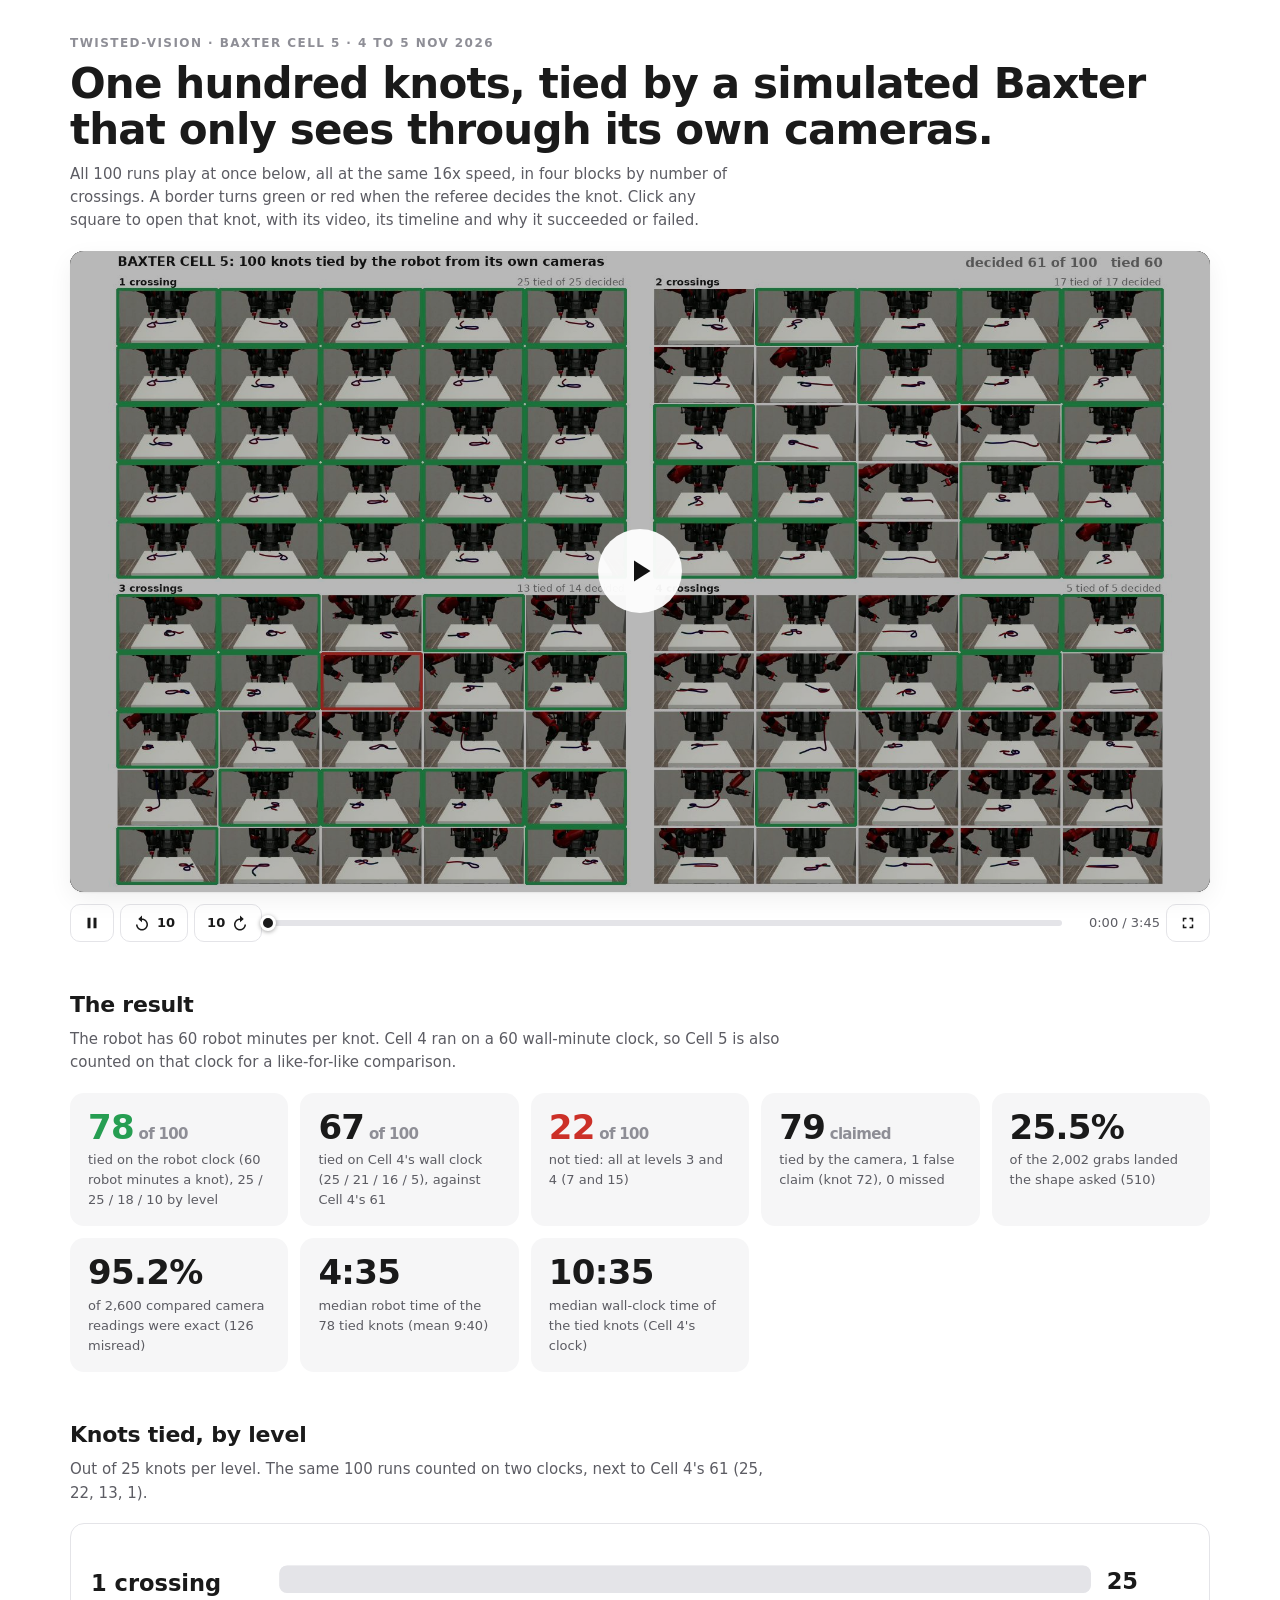
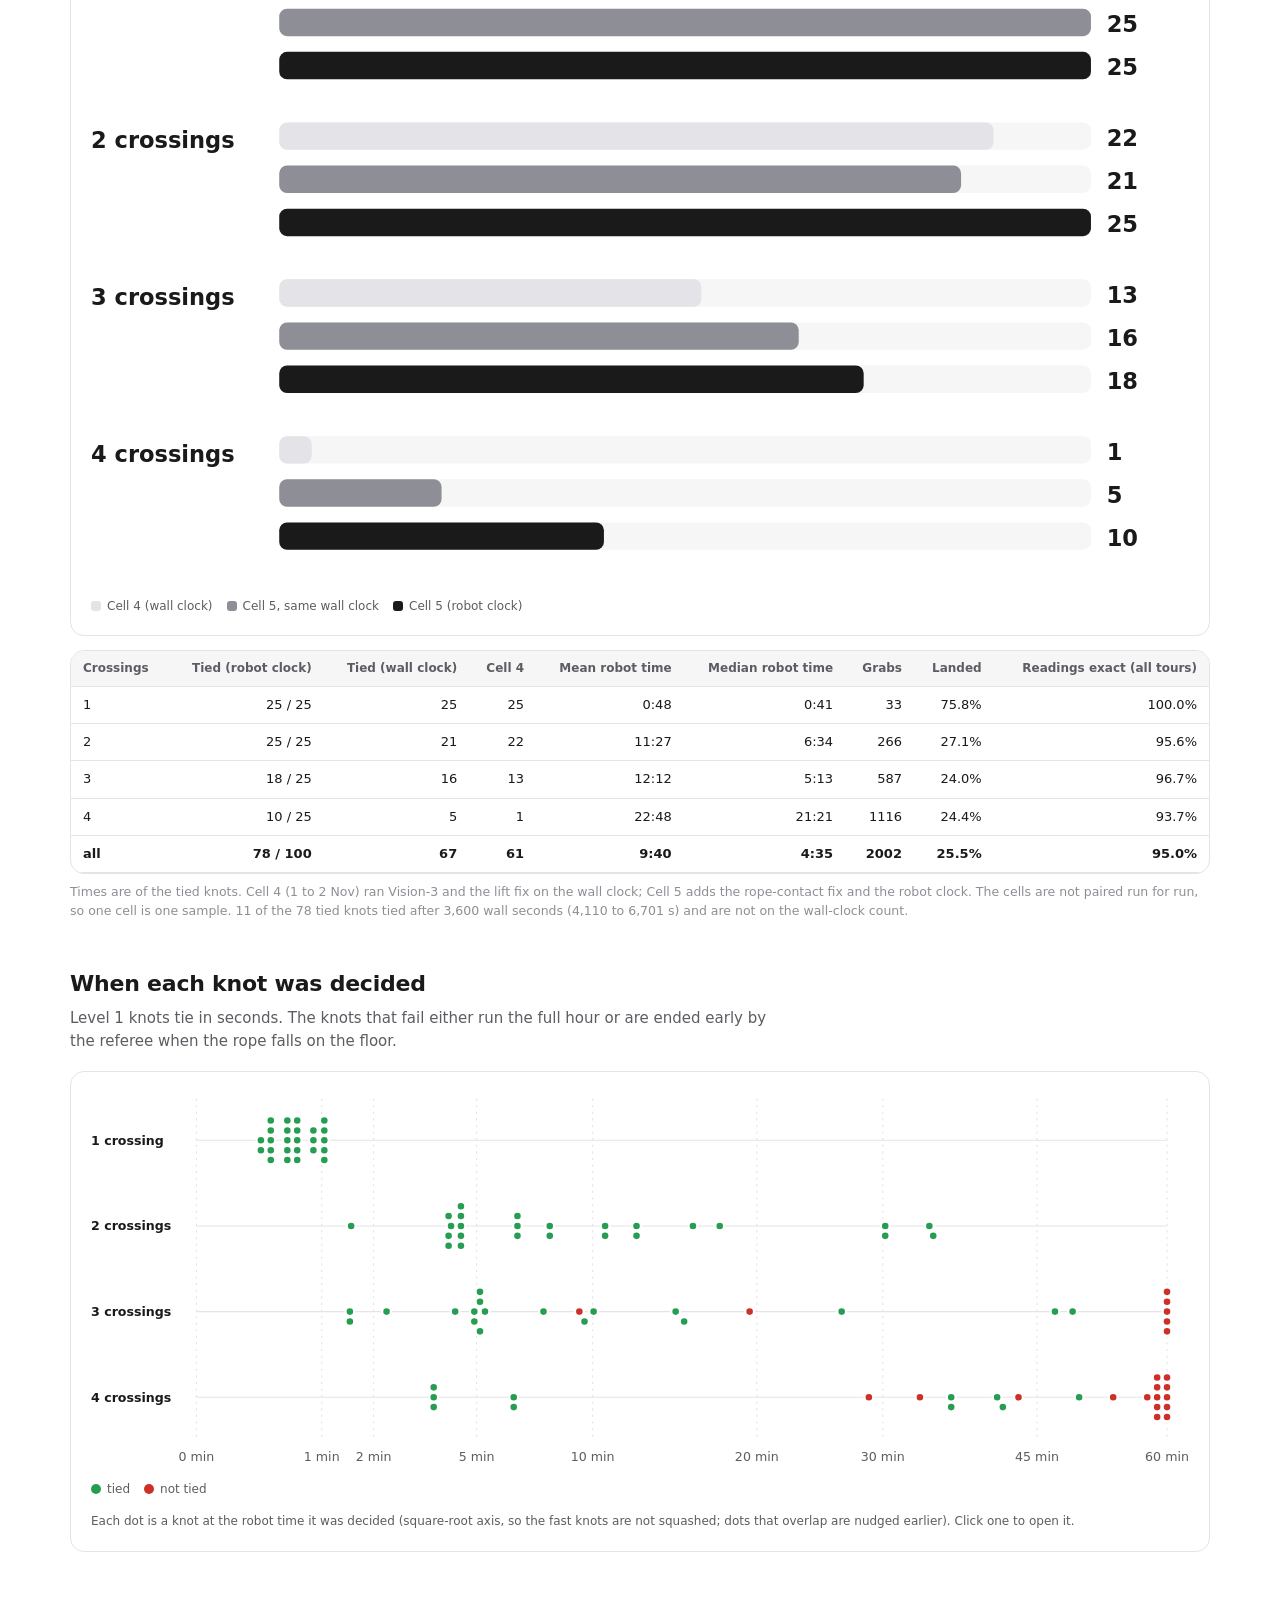
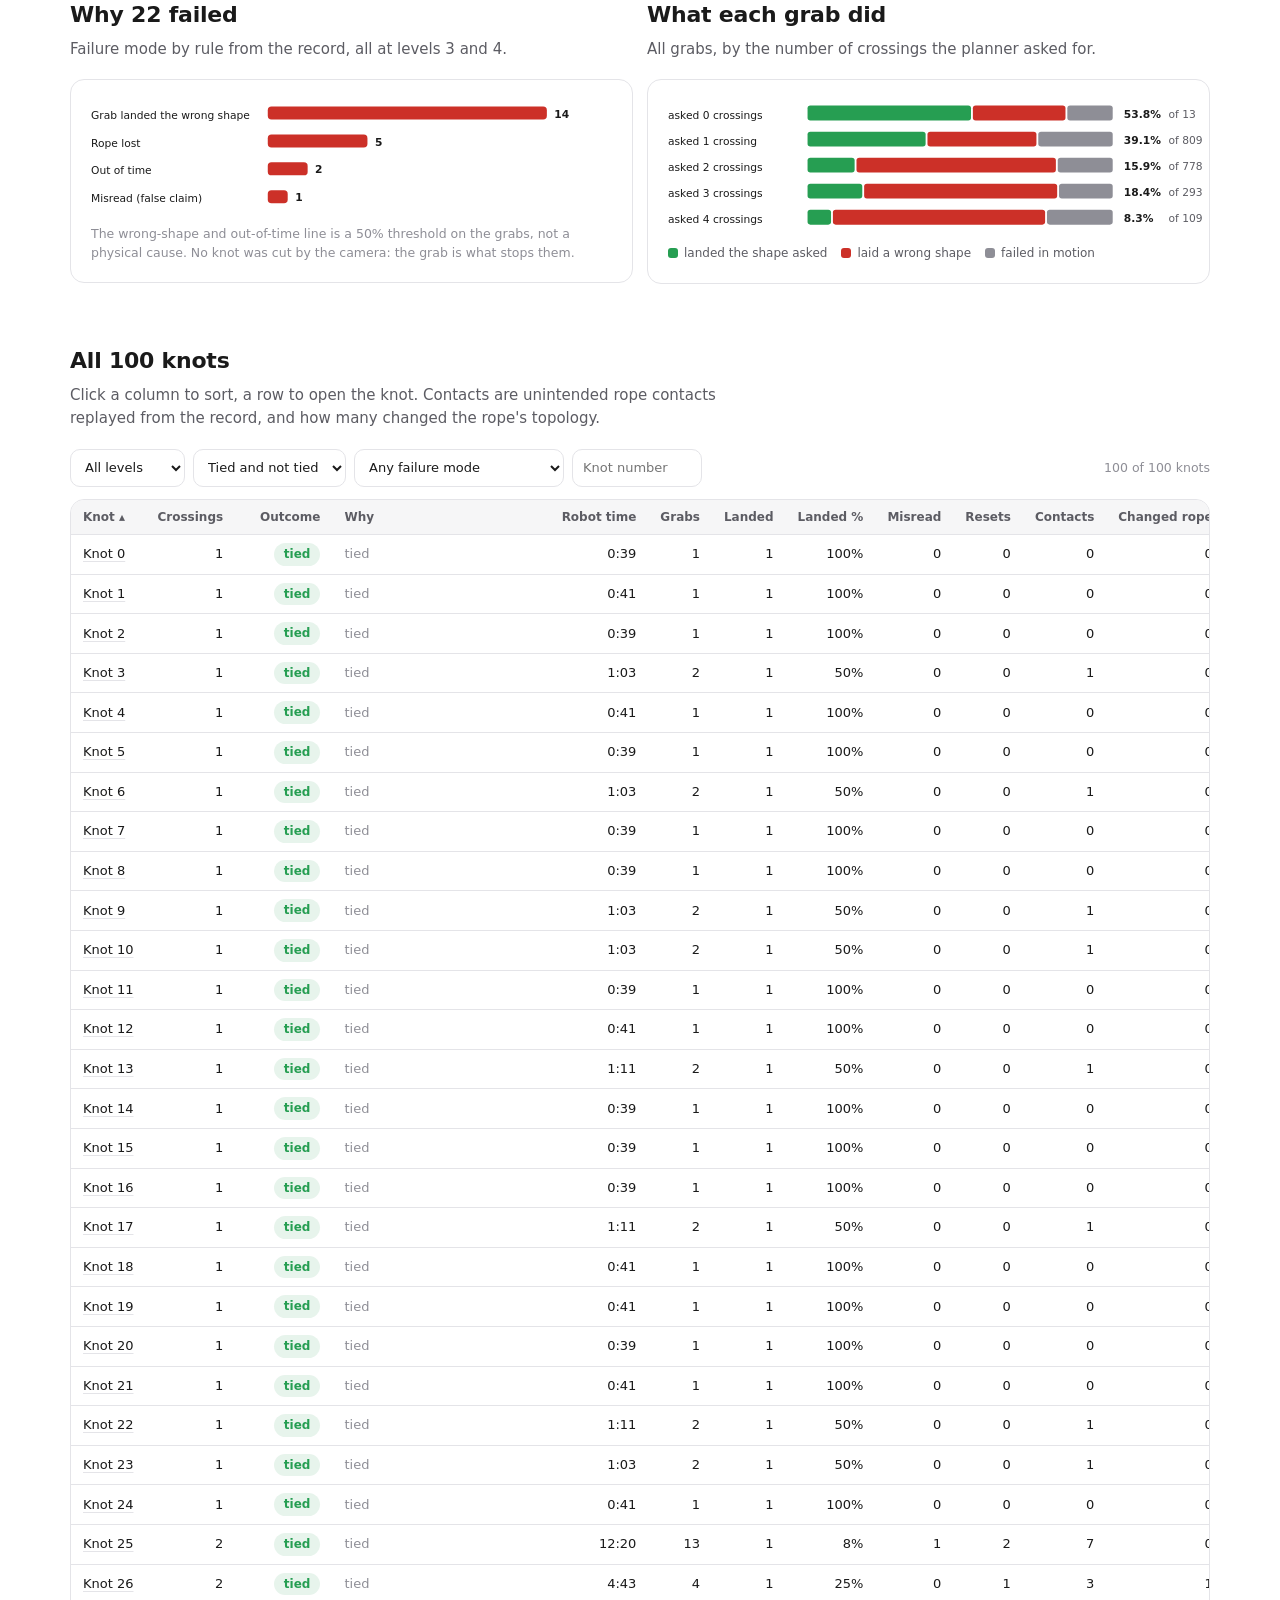
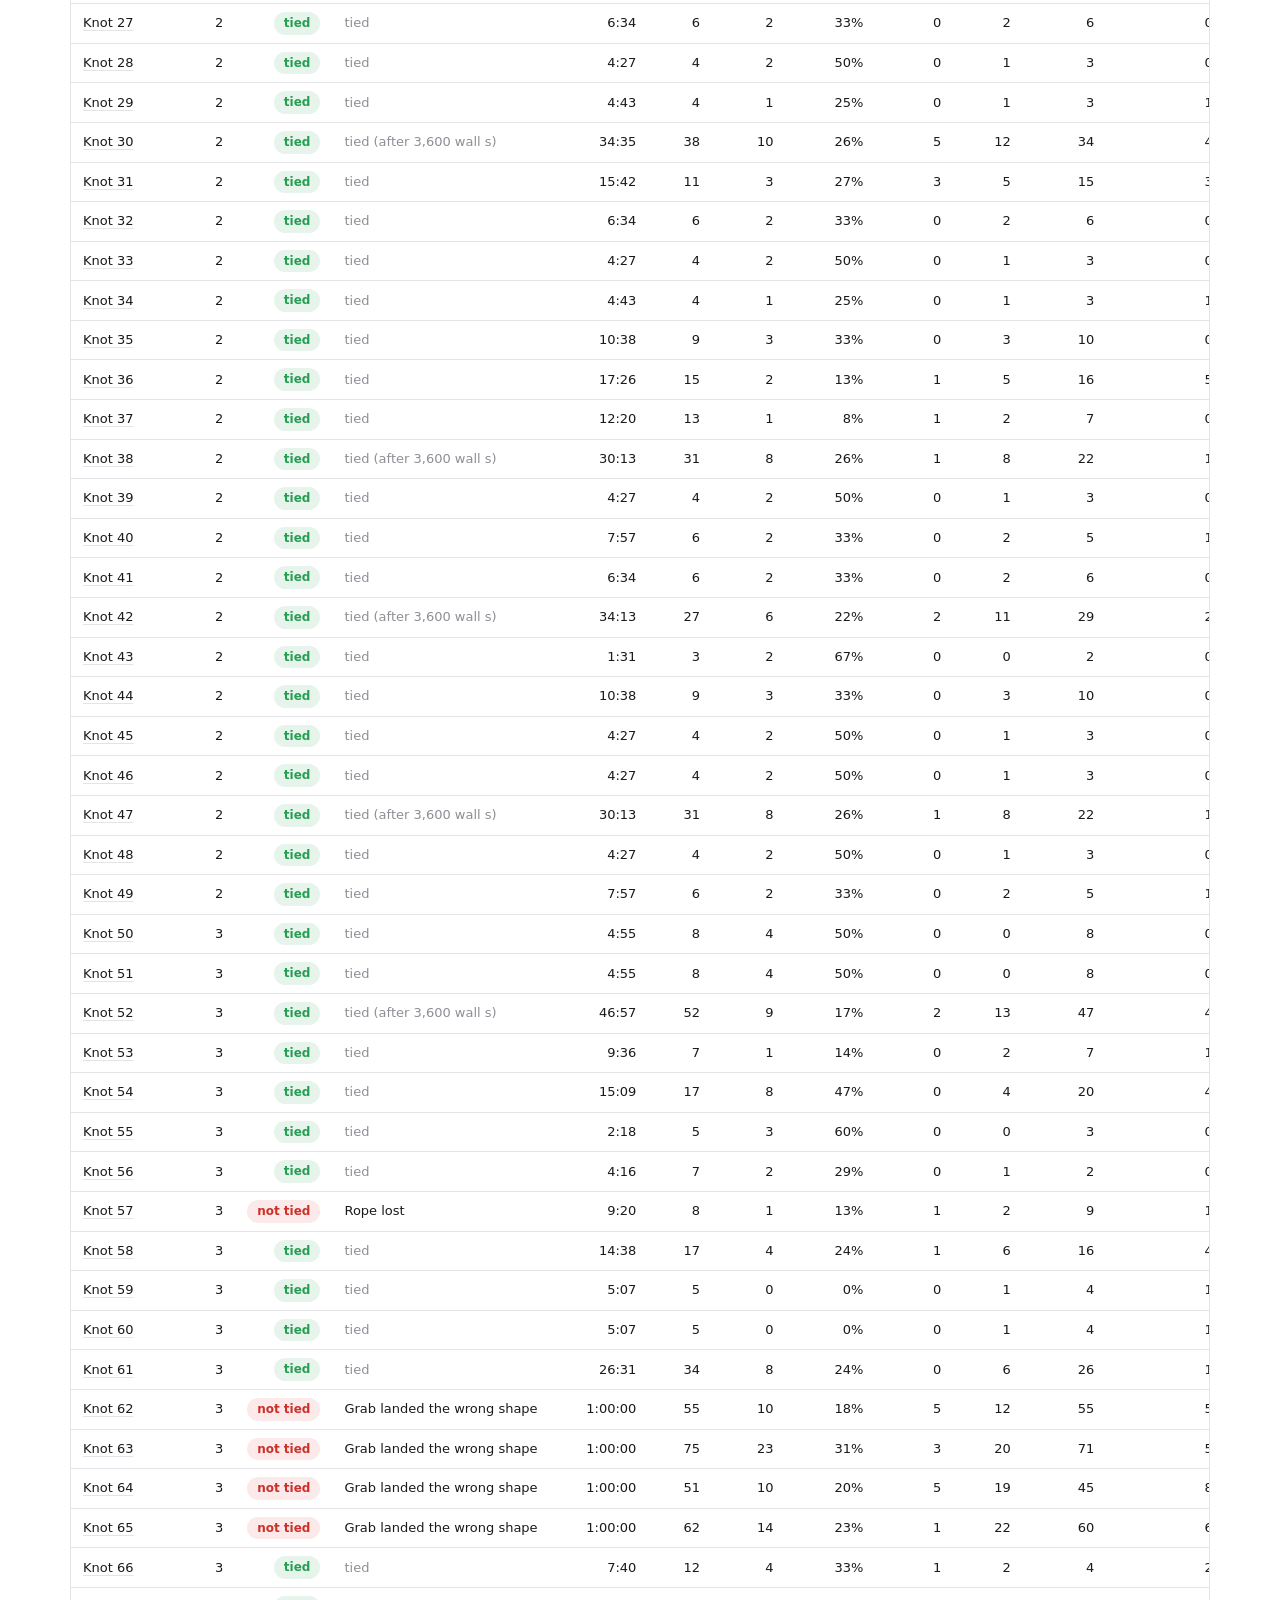
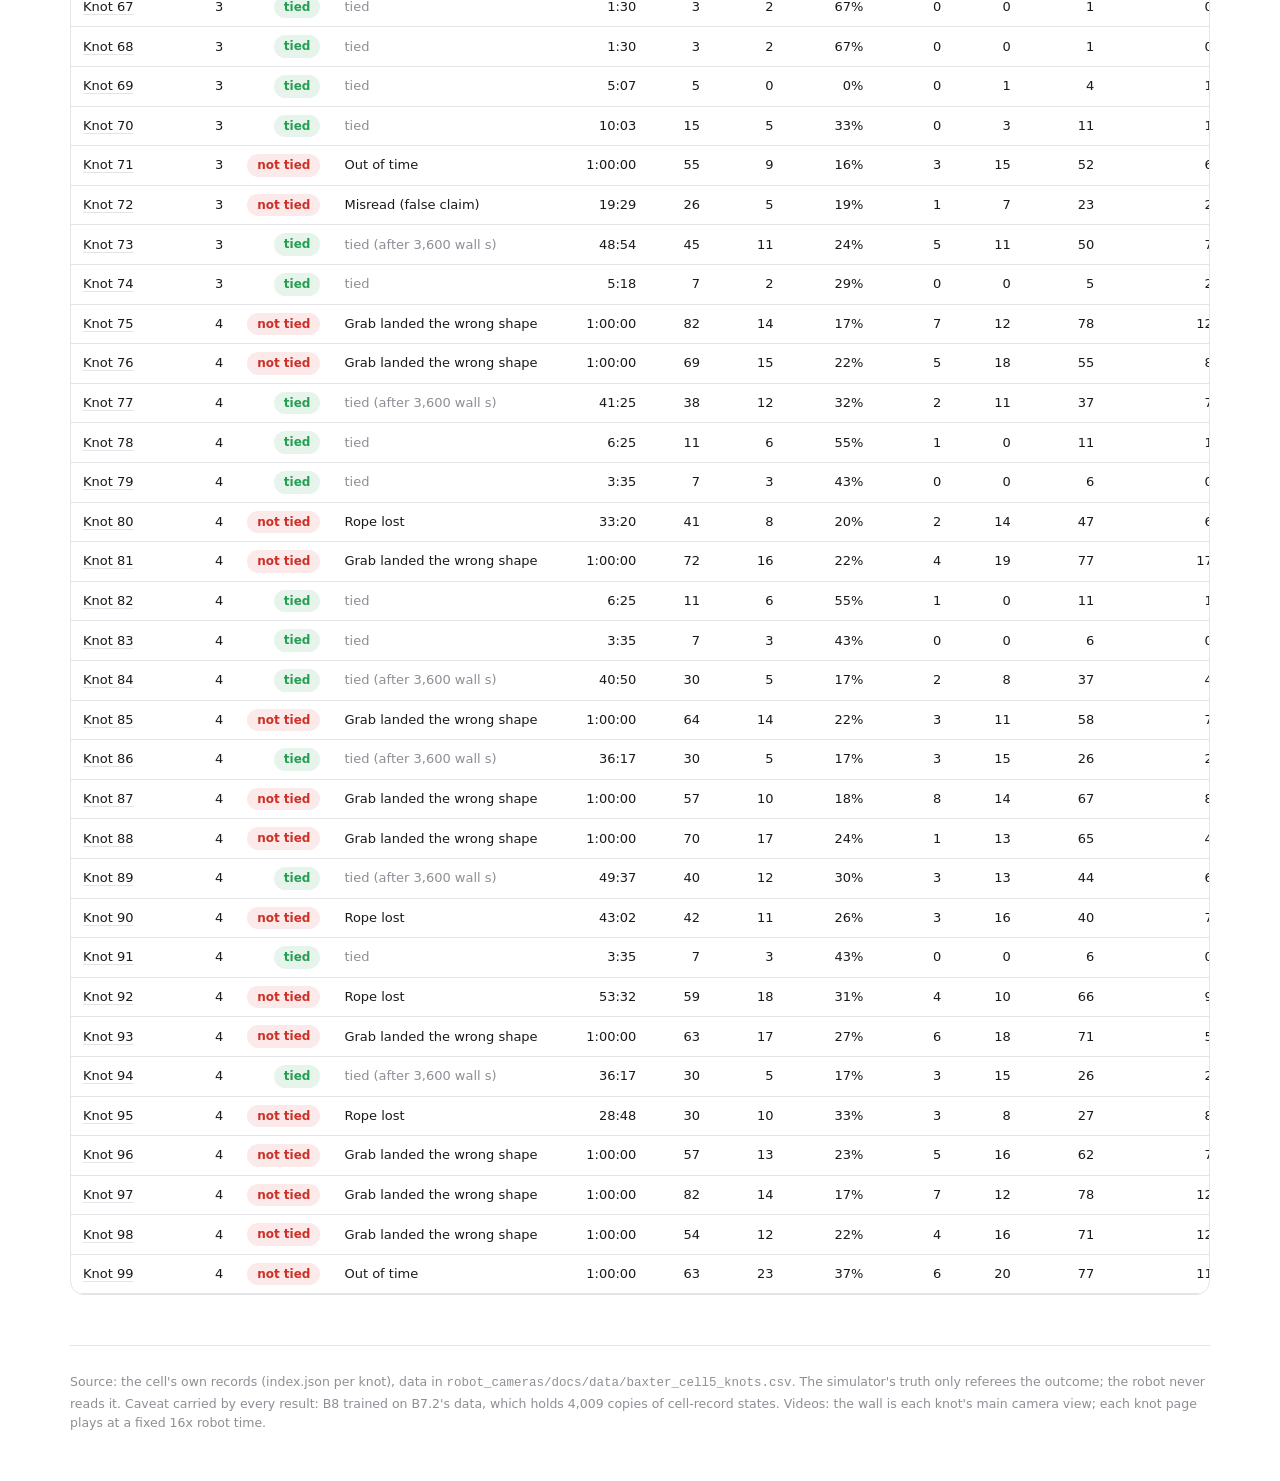
==== baxter_cell5_site/site/index.html @ d7f626be "Add knot tying progress site: deck and 100 knots page Co-Authored-By: Claude Fable 5.2 <noreply@anth" ====
<!DOCTYPE html>
<html lang="en"><head><meta charset="utf-8"><meta name="robots" content="noindex,nofollow"><meta name="viewport" content="width=device-width,initial-scale=1">
<title>Baxter Cell 5: 100 knots, tied by a robot from its own cameras</title>
<link rel="stylesheet" href="cell5.css"></head>
<body data-page="main">
<div class="wrap">
<header class="top">
 <div class="eyebrow">TWISTED-Vision &middot; Baxter Cell 5 &middot; 4 to 5 Nov 2026</div>
 <h1>One hundred knots, tied by a simulated Baxter that only sees through its own cameras.</h1>
 <p class="lede">All 100 runs play at once below, all at the same 16x speed, in four blocks by number of crossings. A border turns green or red when the referee decides the knot. Click any square to open that knot, with its video, its timeline and why it succeeded or failed.</p>
</header>
<div class="stage" id="stage"><video id="wall" autoplay muted playsinline preload="auto" src="" poster=""></video><div class="grid" id="grid"></div></div>

<section>
 <h2>The result</h2>
 <p class="sub">The robot has 60 robot minutes per knot. Cell 4 ran on a 60 wall-minute clock, so Cell 5 is also counted on that clock for a like-for-like comparison.</p>
 <div class="cards" id="cards"></div>
</section>

<section>
 <h2>Knots tied, by level</h2>
 <p class="sub">Out of 25 knots per level. The same 100 runs counted on two clocks, next to Cell 4's 61 (25, 22, 13, 1).</p>
 <div class="panel"><div id="c-levels"></div></div>
 <div class="tw"><table id="levtab"><thead><tr><th>Crossings</th><th>Tied (robot clock)</th><th>Tied (wall clock)</th><th>Cell 4</th><th>Mean robot time</th><th>Median robot time</th><th>Grabs</th><th>Landed</th><th>Readings exact (all tours)</th></tr></thead><tbody></tbody></table></div>
 <p class="note">Times are of the tied knots. Cell 4 (1 to 2 Nov) ran Vision-3 and the lift fix on the wall clock; Cell 5 adds the rope-contact fix and the robot clock. The cells are not paired run for run, so one cell is one sample. 11 of the 78 tied knots tied after 3,600 wall seconds (4,110 to 6,701 s) and are not on the wall-clock count.</p>
</section>

<section>
 <h2>When each knot was decided</h2>
 <p class="sub">Level 1 knots tie in seconds. The knots that fail either run the full hour or are ended early by the referee when the rope falls on the floor.</p>
 <div class="panel"><div id="c-when"></div></div>
</section>

<section class="two" style="display:grid">
 <div><h2>Why 22 failed</h2><p class="sub">Failure mode by rule from the record, all at levels 3 and 4.</p><div class="panel"><div id="c-modes"></div><p class="note">The wrong-shape and out-of-time line is a 50% threshold on the grabs, not a physical cause. No knot was cut by the camera: the grab is what stops them.</p></div></div>
 <div><h2>What each grab did</h2><p class="sub">All grabs, by the number of crossings the planner asked for.</p><div class="panel"><div id="c-grabs"></div></div></div>
</section>

<section>
 <h2>All 100 knots</h2>
 <p class="sub">Click a column to sort, a row to open the knot. Contacts are unintended rope contacts replayed from the record, and how many changed the rope's topology.</p>
 <div class="filters">
  <select id="f-level"><option value="">All levels</option><option value="1">1 crossing</option><option value="2">2 crossings</option><option value="3">3 crossings</option><option value="4">4 crossings</option></select>
  <select id="f-out"><option value="">Tied and not tied</option><option value="tied">Tied</option><option value="failed">Not tied</option></select>
  <select id="f-mode"><option value="">Any failure mode</option><option value="grab landed wrong shape">Grab landed wrong shape</option><option value="rope lost">Rope lost</option><option value="out of time">Out of time</option><option value="misread">Misread</option></select>
  <input id="f-q" placeholder="Knot number" inputmode="numeric" style="width:130px"><span class="note" id="kcount" style="margin:0 0 0 auto"></span>
 </div>
 <div class="tw"><table id="kt"><thead><tr></tr></thead><tbody></tbody></table></div>
</section>
<footer>Source: the cell's own records (index.json per knot), data in <code>robot_cameras/docs/data/baxter_cell5_knots.csv</code>. The simulator's truth only referees the outcome; the robot never reads it. Caveat carried by every result: B8 trained on B7.2's data, which holds 4,009 copies of cell-record states. Videos: the wall is each knot's main camera view; each knot page plays at a fixed 16x robot time.</footer>
</div>
<script src="data.js"></script><script src="cell5.js"></script>
<script>var v=document.getElementById("wall");v.src=window.C5MEDIA+"wall.mp4";v.poster=window.C5MEDIA+"wall_poster.jpg";</script>
</body></html>
---- baxter_cell5_site/site/cell5.css ----
:root{--bg:#fff;--bg2:#f6f6f7;--ink:#1a1a1a;--ink2:#5c5c63;--ink3:#8e8e96;--line:#e4e4e8;--green:#269e52;--red:#cc3028;--gsoft:#e7f4ec;--rsoft:#fbeae9;--accent:#1a1a1a;--shadow:0 1px 2px rgba(0,0,0,.06),0 8px 24px rgba(0,0,0,.06);--r:14px}
@media(prefers-color-scheme:dark){:root{--bg:#121214;--bg2:#1b1b1f;--ink:#f1f1f3;--ink2:#b0b0b8;--ink3:#7d7d86;--line:#2c2c33;--green:#3cbf6f;--red:#ec5a50;--gsoft:#16291e;--rsoft:#2c1816;--accent:#f1f1f3;--shadow:0 1px 2px rgba(0,0,0,.5),0 8px 24px rgba(0,0,0,.4)}}
*{box-sizing:border-box}html{scroll-behavior:smooth}
body{margin:0;background:var(--bg);color:var(--ink);font:15px/1.55 "DejaVu Sans",system-ui,-apple-system,"Segoe UI",Roboto,sans-serif;-webkit-font-smoothing:antialiased}
a{color:inherit;text-decoration:none}
.wrap{max-width:1180px;margin:0 auto;padding:0 20px}
header.top{padding:34px 0 18px}
.eyebrow{font-size:12px;letter-spacing:.12em;text-transform:uppercase;color:var(--ink3);font-weight:700}
h1{font-size:clamp(26px,4.4vw,42px);line-height:1.1;margin:8px 0 10px;letter-spacing:-.02em}
h2{font-size:22px;margin:0 0 6px;letter-spacing:-.01em}
h3{font-size:14px;margin:0 0 10px;color:var(--ink2);font-weight:700;letter-spacing:.02em}
.lede{color:var(--ink2);max-width:70ch;margin:0}
section{margin:46px 0}
.sub{color:var(--ink2);margin:0 0 18px;max-width:75ch}
.crumbs{font-size:13px;color:var(--ink2);display:flex;gap:10px;align-items:center;flex-wrap:wrap}
.crumbs a:hover{color:var(--ink);text-decoration:underline}
/* player */
.stage{position:relative;background:#000;border-radius:var(--r);overflow:hidden;box-shadow:var(--shadow);aspect-ratio:16/9}
.stage video{width:100%;height:100%;display:block;background:#000;object-fit:contain}
.stage.knotv{aspect-ratio:16/9;max-width:960px;margin:0 auto}
.grid{position:absolute;inset:0}
.grid a{position:absolute;border-radius:2px;transition:box-shadow .15s,background .15s}
.grid a:hover,.grid a:focus-visible{box-shadow:0 0 0 2px #fff,0 0 0 4px var(--ink);background:rgba(255,255,255,.14);z-index:3;outline:none}
.tip{position:fixed;z-index:50;pointer-events:none;background:var(--bg);color:var(--ink);border:1px solid var(--line);box-shadow:var(--shadow);border-radius:10px;padding:9px 12px;font-size:13px;line-height:1.4;opacity:0;transform:translateY(4px);transition:opacity .12s,transform .12s;max-width:260px}
.tip.on{opacity:1;transform:none}
.tip b{font-size:14px}
.dot{display:inline-block;width:9px;height:9px;border-radius:50%;margin-right:6px;vertical-align:baseline}
.dot.g{background:var(--green)}.dot.r{background:var(--red)}
.ctl{display:flex;align-items:center;gap:6px;flex-wrap:wrap;margin:12px auto 0;max-width:960px}
.ctl.wide{max-width:none}
.btn{appearance:none;border:1px solid var(--line);background:var(--bg);color:var(--ink);height:38px;min-width:38px;padding:0 12px;border-radius:10px;font:inherit;font-size:13px;font-weight:600;cursor:pointer;display:inline-flex;align-items:center;justify-content:center;gap:6px;transition:background .15s,border-color .15s,transform .1s}
.btn:hover{background:var(--bg2);border-color:var(--ink3)}.btn:active{transform:scale(.96)}
.btn.on{background:var(--ink);color:var(--bg);border-color:var(--ink)}
.btn svg{width:18px;height:18px;fill:currentColor}
.btn.replay{display:none}.ended .btn.replay{display:inline-flex}
.time{font-variant-numeric:tabular-nums;font-size:13px;color:var(--ink2);min-width:92px;text-align:right}
.bar{position:relative;flex:1 1 220px;height:38px;cursor:pointer;touch-action:none;min-width:160px}
.bar .rail{position:absolute;left:0;right:0;top:50%;height:6px;margin-top:-3px;background:var(--line);border-radius:3px;transition:height .12s,margin .12s}
.bar:hover .rail,.bar.drag .rail{height:8px;margin-top:-4px}
.bar .fill{position:absolute;left:0;top:50%;height:6px;margin-top:-3px;background:var(--ink);border-radius:3px;width:0;transition:height .12s,margin .12s}
.bar:hover .fill,.bar.drag .fill{height:8px;margin-top:-4px}
.bar .thumb{position:absolute;top:50%;width:16px;height:16px;margin:-8px 0 0 -8px;background:var(--ink);border:3px solid var(--bg);border-radius:50%;box-shadow:0 1px 4px rgba(0,0,0,.35);left:0;transition:transform .12s}
.bar.drag .thumb{transform:scale(1.25)}
.mk{position:absolute;transform:translate(-50%,-50%);cursor:pointer;z-index:2}
.mk.grab{top:20%;width:4px;height:12px;border-radius:2px;background:var(--green)}
.mk.grab.bad{background:var(--red)}
.mk.reading{top:50%;width:5px;height:5px;border-radius:50%;background:var(--ink3);opacity:.7}
.mk.reading.bad{background:var(--red);opacity:1;width:7px;height:7px}
.mk.reset{top:80%;width:8px;height:8px;background:var(--ink2);transform:translate(-50%,-50%) rotate(45deg)}
.mk.decision{top:50%;width:4px;height:26px;border-radius:2px;background:var(--green)}
.mk.decision.bad{background:var(--red)}
.mk:hover{filter:brightness(1.25);outline:2px solid var(--ink);outline-offset:2px}
.speeds{display:inline-flex;gap:4px;margin-left:auto}
.legend{display:flex;gap:16px;flex-wrap:wrap;font-size:12px;color:var(--ink2);margin:6px auto 0;max-width:960px}
.legend i{display:inline-block;vertical-align:middle;margin-right:5px}
.legend .g{width:4px;height:12px;background:var(--green);border-radius:2px}.legend .r{width:4px;height:12px;background:var(--red);border-radius:2px}
.legend .rd{width:6px;height:6px;background:var(--ink3);border-radius:50%}.legend .rs{width:8px;height:8px;background:var(--ink2);transform:rotate(45deg)}
.bigplay{position:absolute;inset:0;display:none;align-items:center;justify-content:center;background:rgba(0,0,0,.28);border:0;cursor:pointer;color:#fff}
.bigplay span{width:84px;height:84px;border-radius:50%;background:rgba(255,255,255,.95);display:flex;align-items:center;justify-content:center;transition:transform .15s;color:#111}
.bigplay:hover span{transform:scale(1.08)}.bigplay svg{width:36px;height:36px;fill:currentColor}
.show-big .bigplay{display:flex}
/* cards */
.cards{display:grid;grid-template-columns:repeat(auto-fit,minmax(190px,1fr));gap:12px}
.card{background:var(--bg2);border-radius:var(--r);padding:16px 18px;transition:transform .2s,box-shadow .2s}
.card:hover{transform:translateY(-2px);box-shadow:var(--shadow)}
.card .n{font-size:34px;font-weight:700;letter-spacing:-.02em;line-height:1.1}
.card .n small{font-size:15px;color:var(--ink3);font-weight:600}
.card .l{font-size:13px;color:var(--ink2);margin-top:4px}
.card.g .n{color:var(--green)}.card.r .n{color:var(--red)}
.panel{background:var(--bg);border:1px solid var(--line);border-radius:var(--r);padding:20px;margin-bottom:14px}
.two{display:grid;grid-template-columns:1fr 1fr;gap:14px}
@media(max-width:860px){.two{grid-template-columns:1fr}}
.note{font-size:12.5px;color:var(--ink3);margin:8px 0 0}
svg.chart{width:100%;height:auto;display:block;overflow:visible}
svg.chart text{fill:var(--ink2);font:11.5px "DejaVu Sans",system-ui,sans-serif}
svg.chart .ax{stroke:var(--line);stroke-width:1}
svg.chart .gl{stroke:var(--line);stroke-width:1;stroke-dasharray:2 4}
svg.chart text.v{fill:var(--ink);font-weight:700}
svg.chart rect.b{transition:opacity .15s}
svg.chart g.hov:hover rect.b,svg.chart circle.pt:hover{opacity:.78}
.leg{display:flex;gap:14px;font-size:12px;color:var(--ink2);margin-top:10px;flex-wrap:wrap}
.leg i{display:inline-block;width:10px;height:10px;border-radius:3px;margin-right:6px;vertical-align:-1px}
/* table */
.filters{display:flex;gap:8px;flex-wrap:wrap;margin-bottom:12px;align-items:center}
.filters select,.filters input{height:38px;border:1px solid var(--line);background:var(--bg);color:var(--ink);border-radius:10px;padding:0 10px;font:inherit;font-size:13px}
.tw{overflow-x:auto;border:1px solid var(--line);border-radius:var(--r)}
table{border-collapse:collapse;width:100%;font-size:13px}
th,td{padding:8px 12px;text-align:right;white-space:nowrap;border-bottom:1px solid var(--line)}
th:first-child,td:first-child,th.l,td.l{text-align:left}
th{position:sticky;top:0;background:var(--bg2);cursor:pointer;user-select:none;font-size:12px;color:var(--ink2);font-weight:700}
th:hover{color:var(--ink)}th.sorted::after{content:" \25B4"}th.sorted.desc::after{content:" \25BE"}
tbody tr{transition:background .12s}tbody tr:hover{background:var(--bg2)}
tbody tr.act{background:var(--bg2);box-shadow:inset 3px 0 0 var(--ink)}
td.num{font-variant-numeric:tabular-nums}
.pill{display:inline-block;border-radius:99px;padding:2px 10px;font-size:12px;font-weight:700}
.pill.g{background:var(--gsoft);color:var(--green)}.pill.r{background:var(--rsoft);color:var(--red)}.pill.n{background:var(--bg2);color:var(--ink2)}
tr.click{cursor:pointer}
a.lk{text-decoration:underline;text-decoration-color:var(--line);text-underline-offset:3px}a.lk:hover{text-decoration-color:var(--ink)}
.why{border-radius:var(--r);padding:20px 22px;font-size:17px;line-height:1.55}
.why.g{background:var(--gsoft)}.why.r{background:var(--rsoft)}
.why b.h{display:block;font-size:12px;letter-spacing:.1em;text-transform:uppercase;margin-bottom:6px}
.why.g b.h{color:var(--green)}.why.r b.h{color:var(--red)}
.facts{display:grid;grid-template-columns:repeat(auto-fit,minmax(150px,1fr));gap:10px}
.fact{padding:12px 14px;border:1px solid var(--line);border-radius:12px}
.fact .n{font-size:22px;font-weight:700;font-variant-numeric:tabular-nums}.fact .l{font-size:12px;color:var(--ink2)}
.tok{display:inline-block;border:1px solid var(--line);border-radius:8px;padding:2px 8px;margin:2px 4px 2px 0;font-family:"DejaVu Sans Mono",monospace;font-size:13px;background:var(--bg2)}
.strip{display:flex;gap:3px;flex-wrap:wrap}
.strip a{width:16px;height:16px;border-radius:4px;background:var(--green);transition:transform .12s}
.strip a.w{background:var(--red)}.strip a.m{background:transparent;box-shadow:inset 0 0 0 2px var(--red)}
.strip a:hover{transform:scale(1.35)}
.pn{display:flex;justify-content:space-between;gap:10px;margin:26px 0 0}
footer{border-top:1px solid var(--line);padding:26px 0 50px;color:var(--ink3);font-size:12.5px;margin-top:50px}
@media(max-width:620px){.btn{height:42px;min-width:42px}.card .n{font-size:28px}.time{min-width:70px;font-size:12px}.speeds{margin-left:0}.why{font-size:15.5px}}
@media(prefers-reduced-motion:reduce){*{transition:none!important;scroll-behavior:auto!important}}
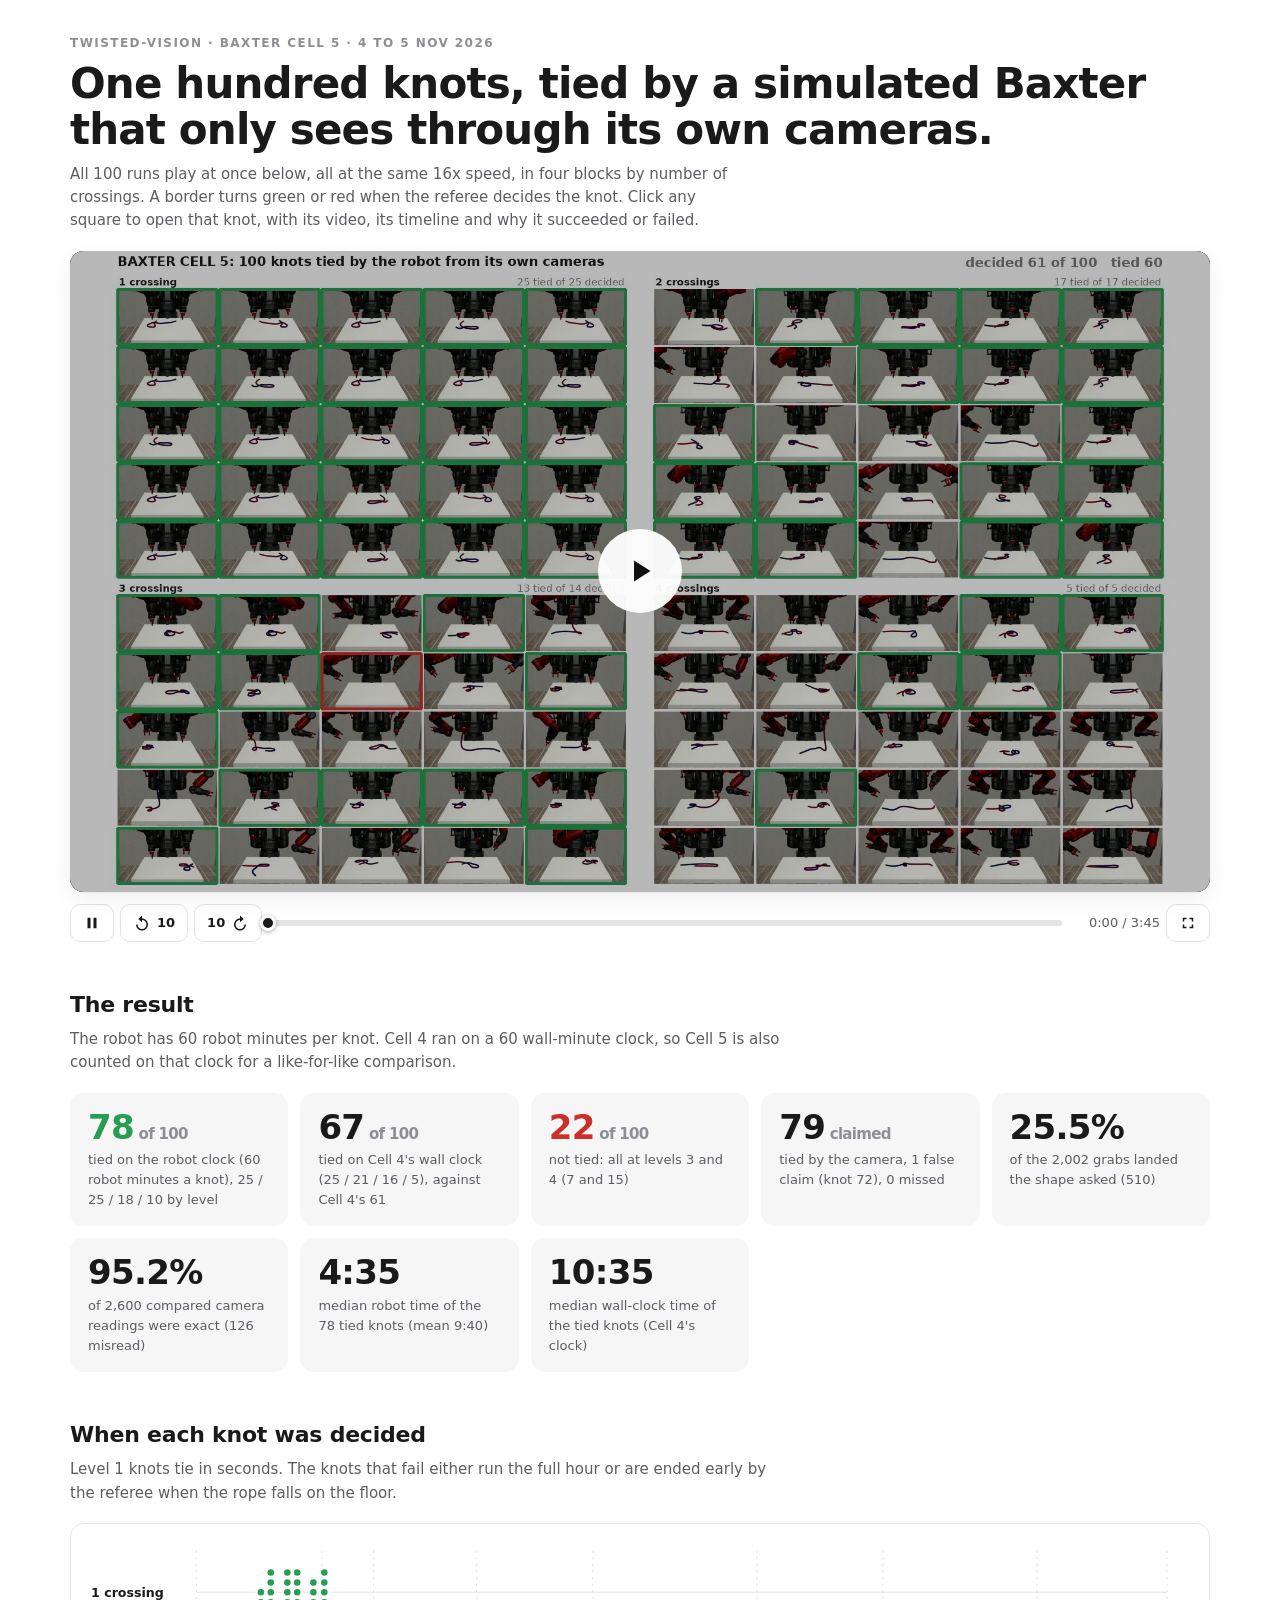
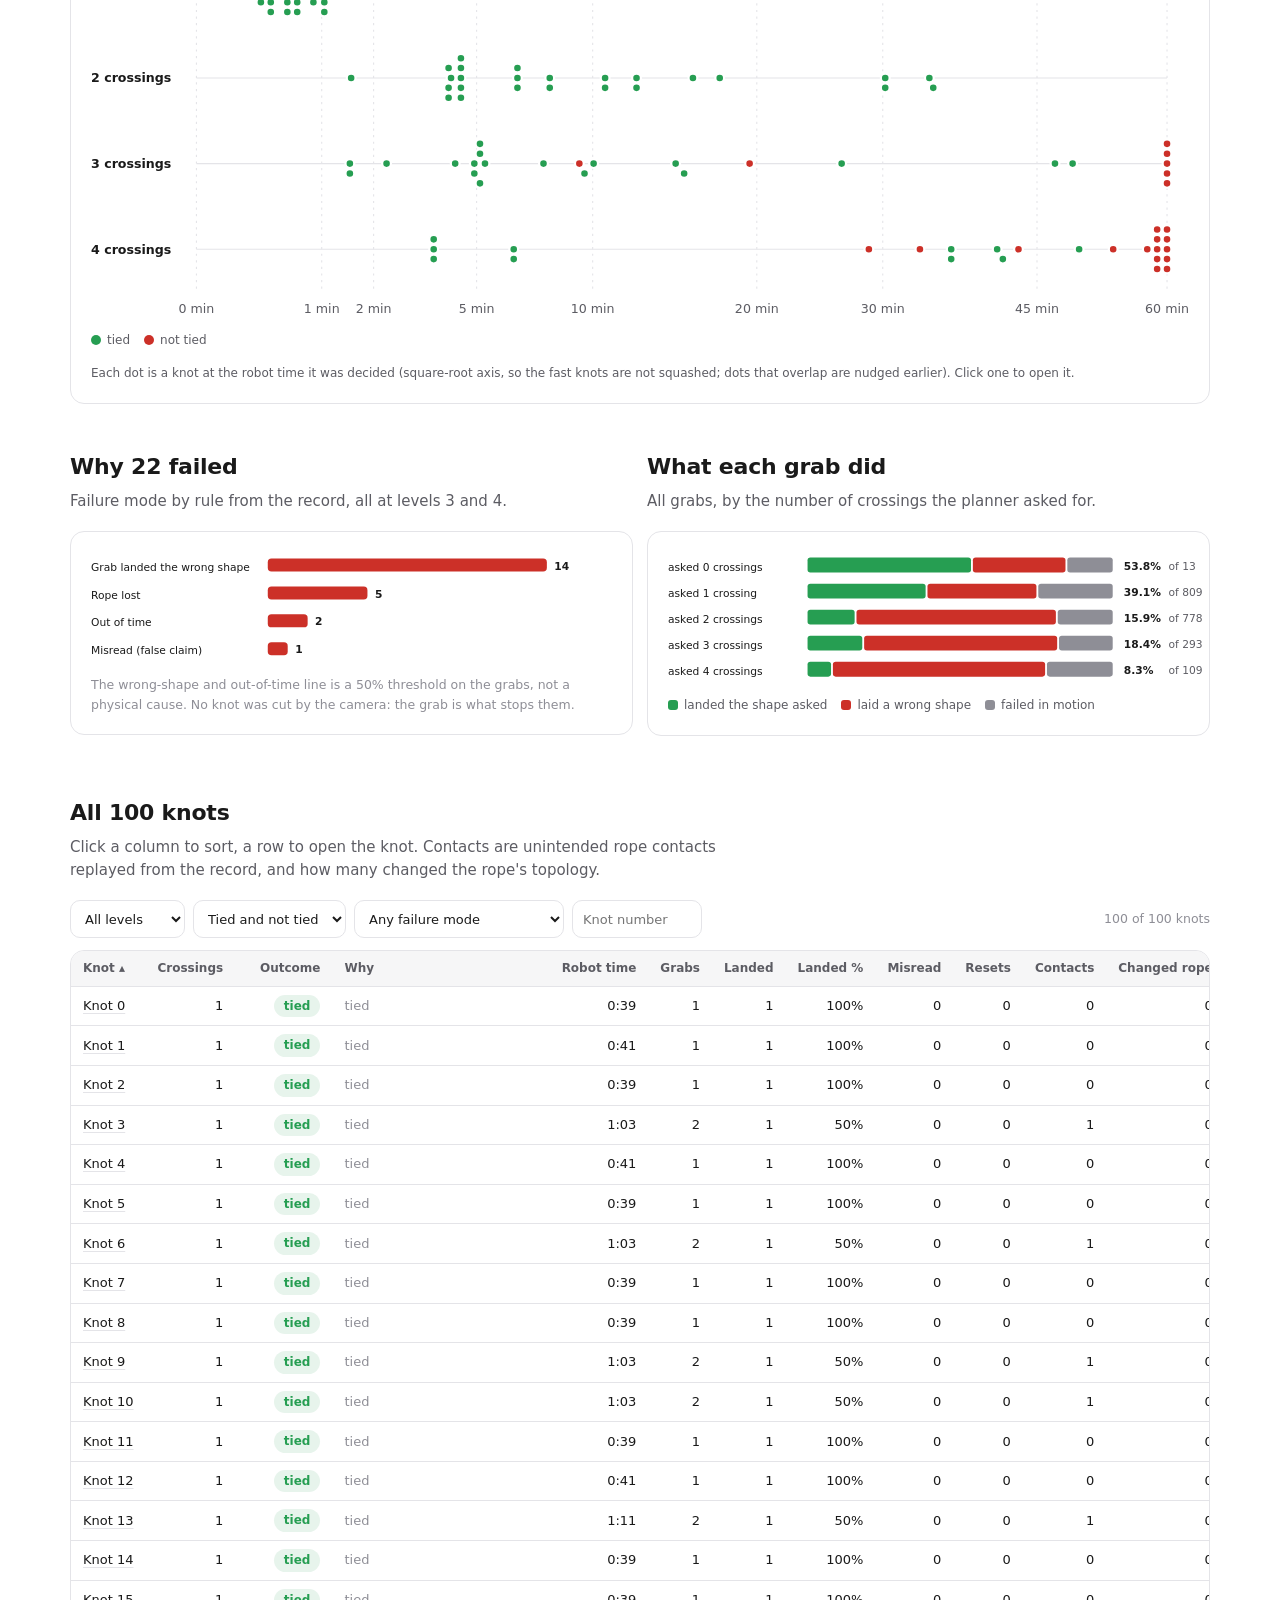
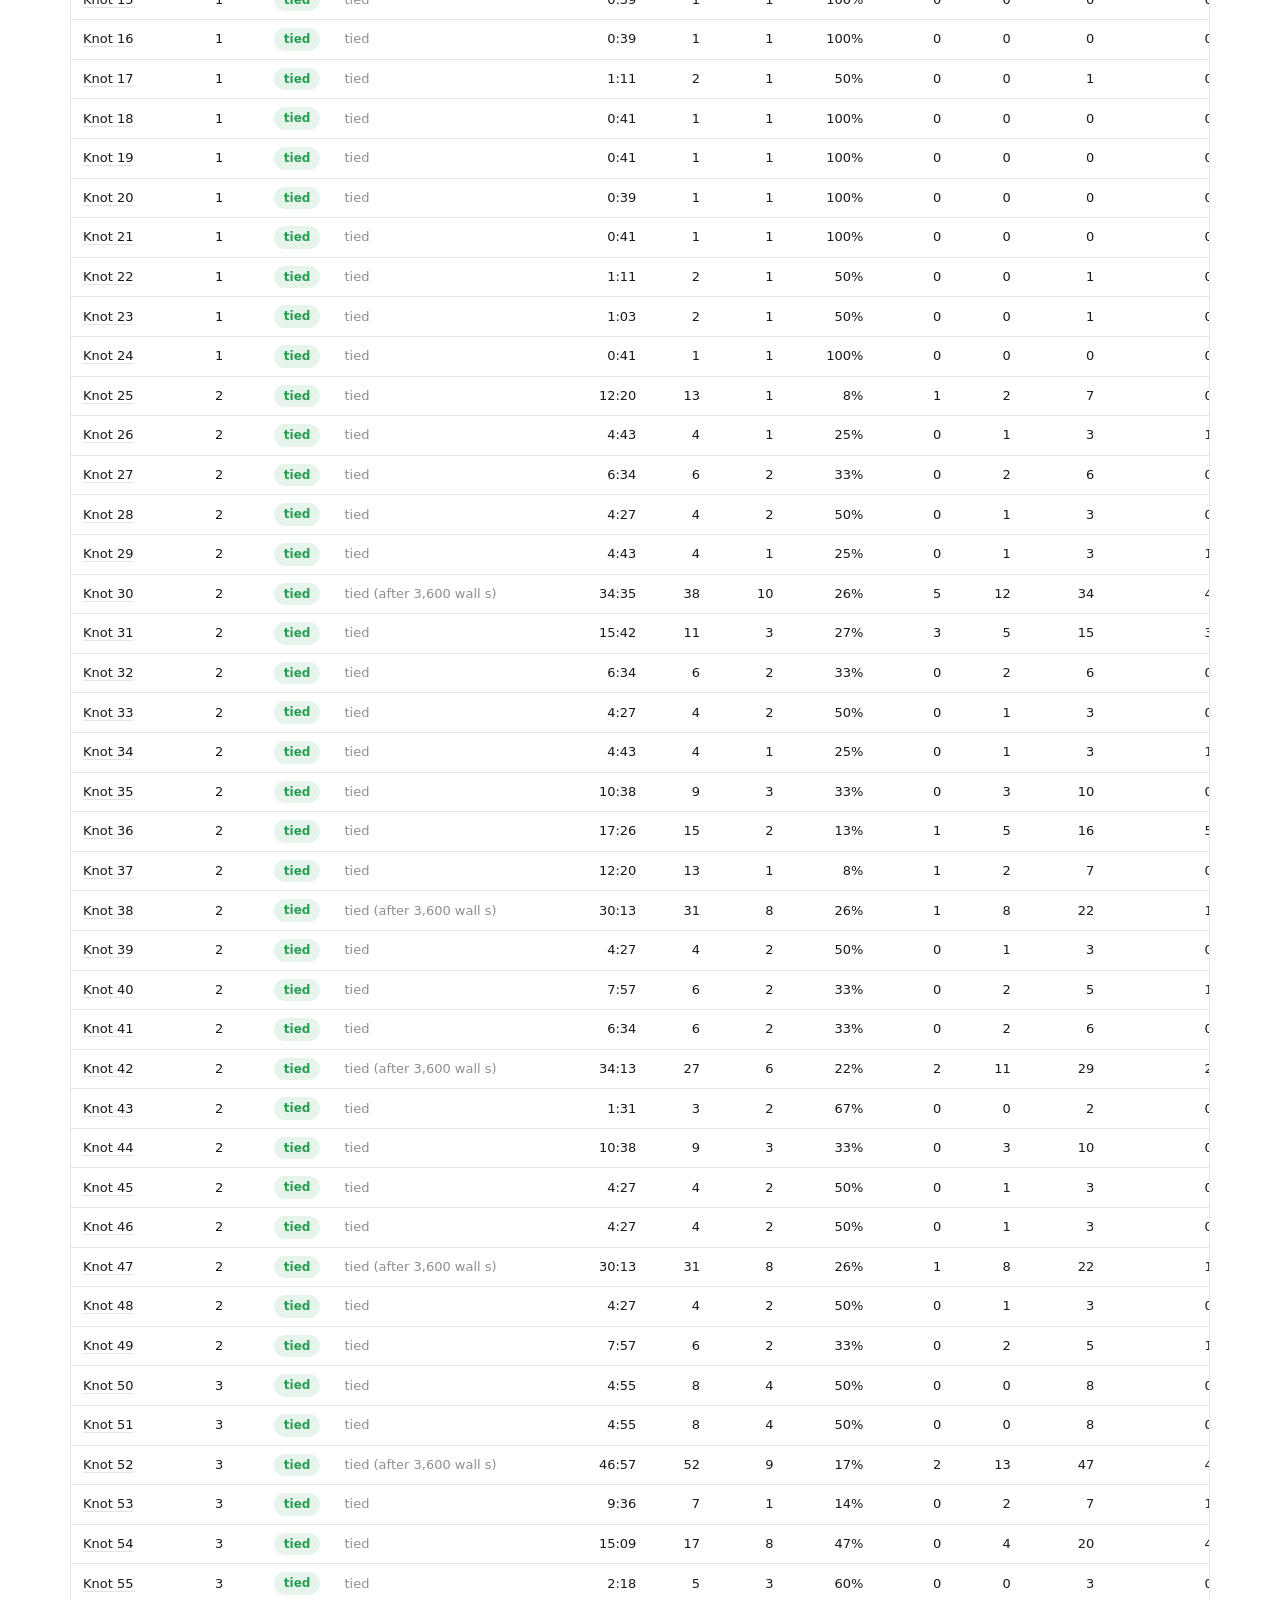
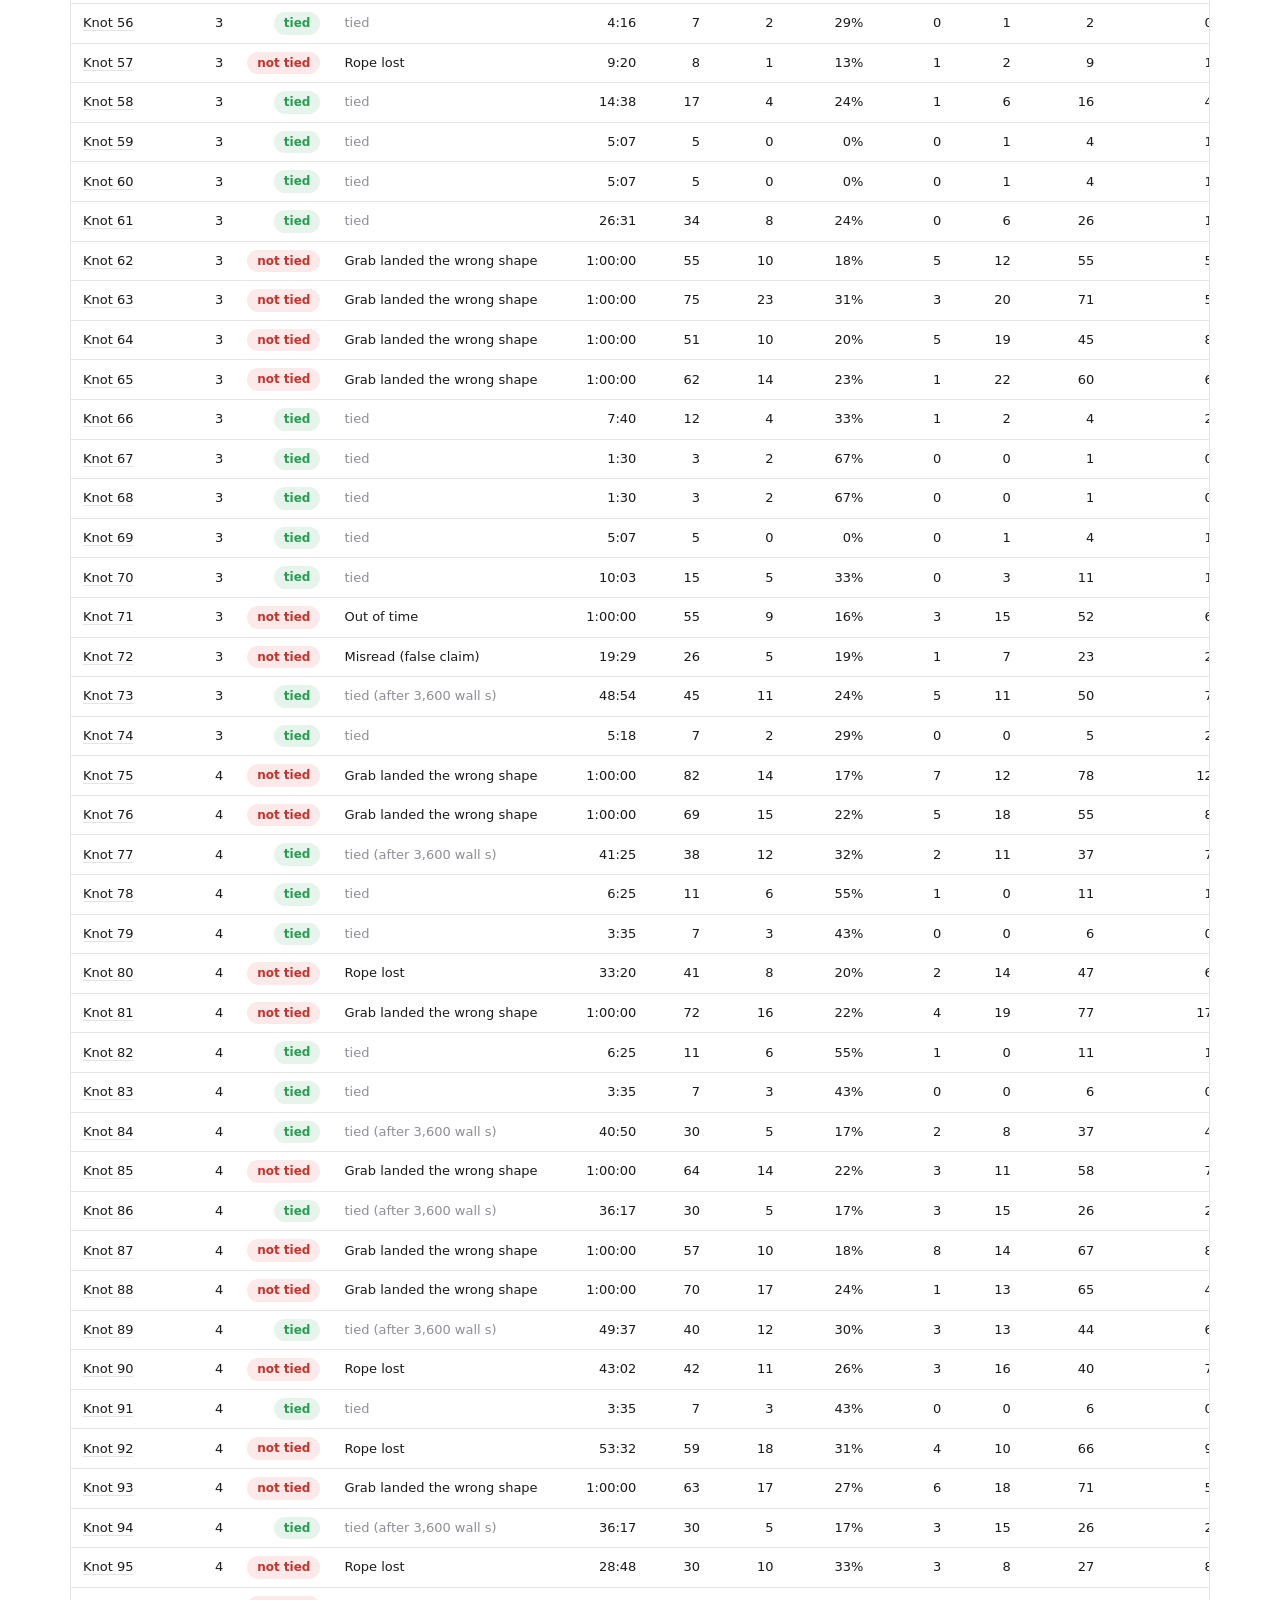
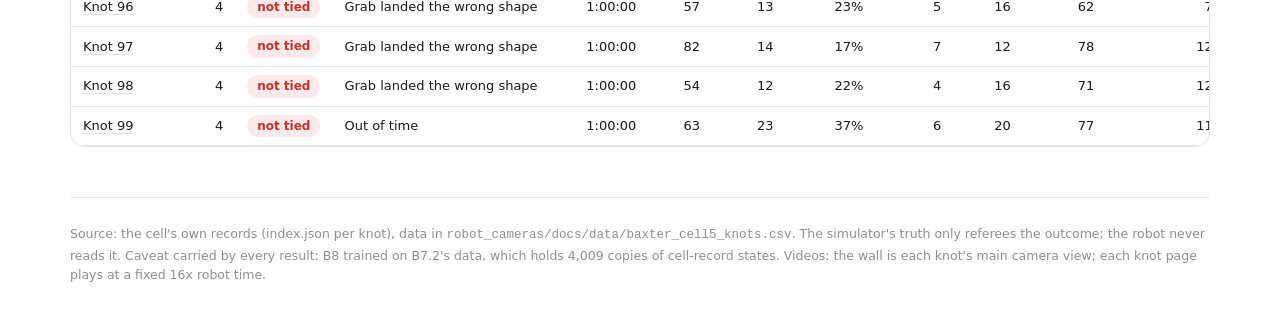
==== commit 452eb487: "Remove the knots tied by level section from the 100 knots page Co-Authored-By: Claude Fable 5.2 <nor" ====
--- a/baxter_cell5_site/site/index.html
+++ b/baxter_cell5_site/site/index.html
@@ -15,14 +15,6 @@
  <h2>The result</h2>
  <p class="sub">The robot has 60 robot minutes per knot. Cell 4 ran on a 60 wall-minute clock, so Cell 5 is also counted on that clock for a like-for-like comparison.</p>
  <div class="cards" id="cards"></div>
-</section>
-
-<section>
- <h2>Knots tied, by level</h2>
- <p class="sub">Out of 25 knots per level. The same 100 runs counted on two clocks, next to Cell 4's 61 (25, 22, 13, 1).</p>
- <div class="panel"><div id="c-levels"></div></div>
- <div class="tw"><table id="levtab"><thead><tr><th>Crossings</th><th>Tied (robot clock)</th><th>Tied (wall clock)</th><th>Cell 4</th><th>Mean robot time</th><th>Median robot time</th><th>Grabs</th><th>Landed</th><th>Readings exact (all tours)</th></tr></thead><tbody></tbody></table></div>
- <p class="note">Times are of the tied knots. Cell 4 (1 to 2 Nov) ran Vision-3 and the lift fix on the wall clock; Cell 5 adds the rope-contact fix and the robot clock. The cells are not paired run for run, so one cell is one sample. 11 of the 78 tied knots tied after 3,600 wall seconds (4,110 to 6,701 s) and are not on the wall-clock count.</p>
 </section>
 
 <section>
